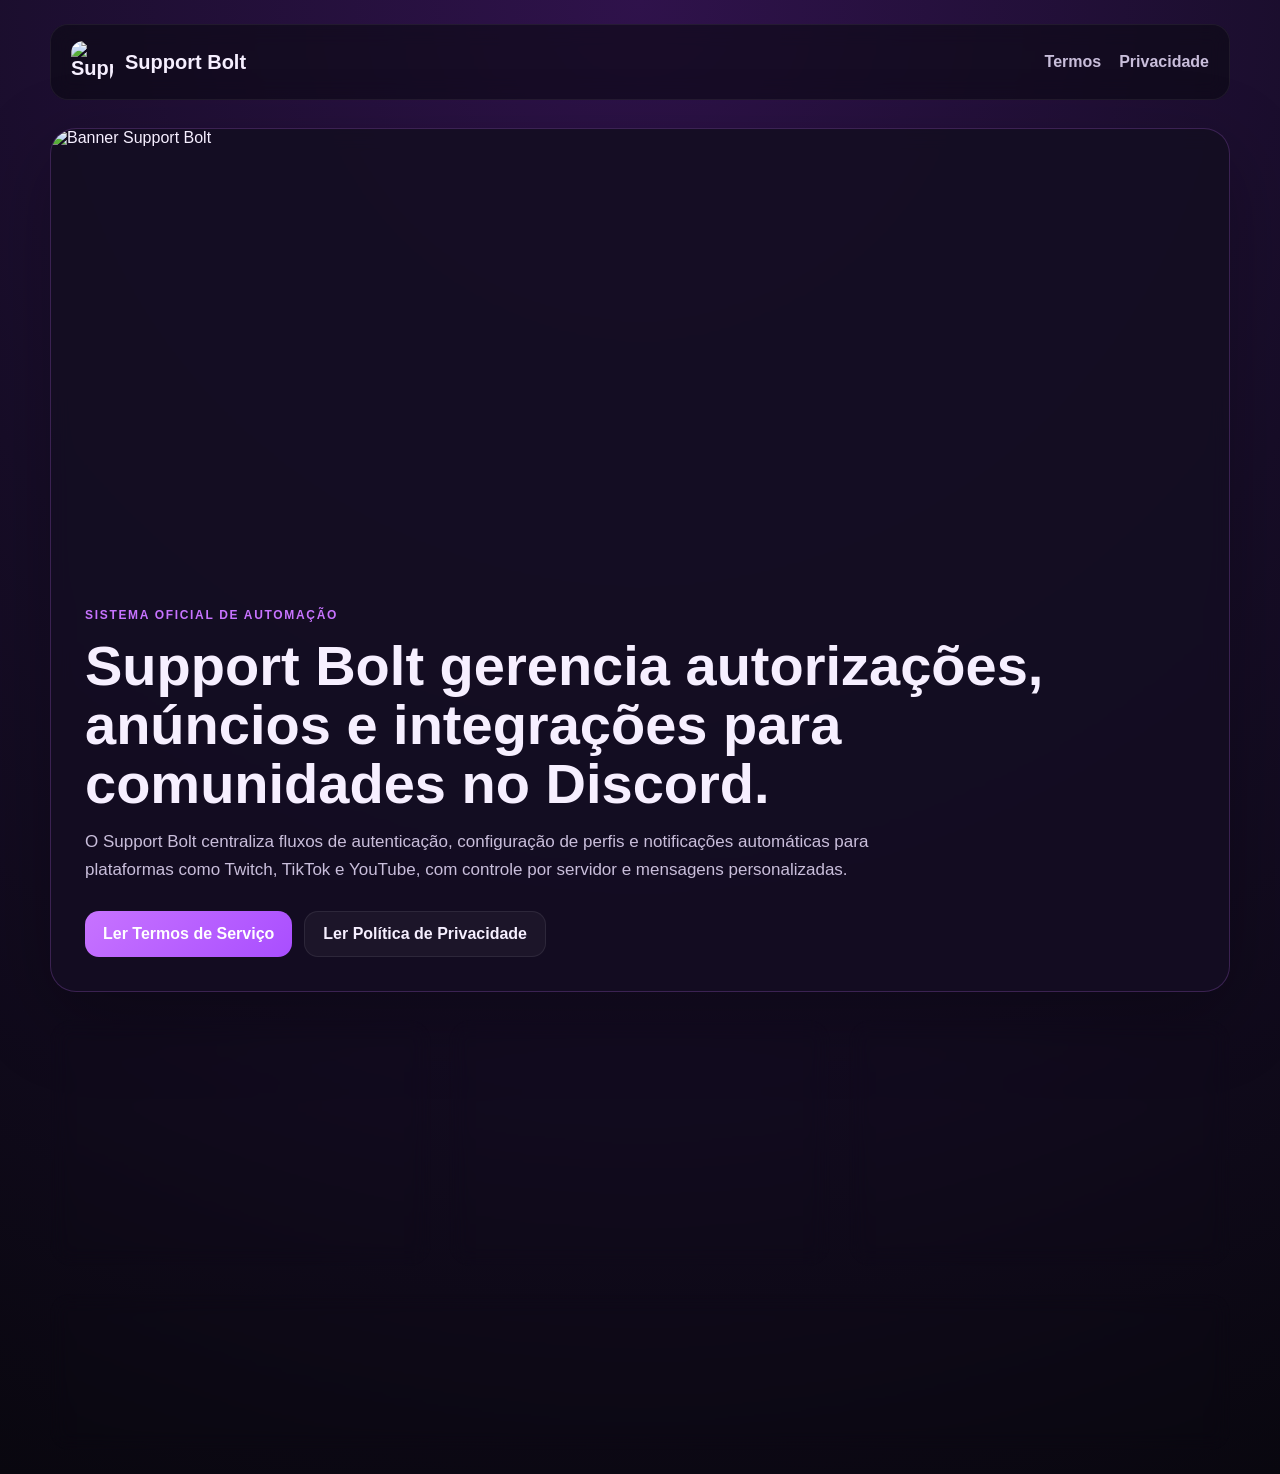
==== index.html @ 98e9f3e7 "Add files via upload" ====
<!DOCTYPE html>
<html lang="pt-BR">
<head>
  <meta charset="UTF-8" />
  <meta name="viewport" content="width=device-width, initial-scale=1.0" />
  <title>Support Bolt</title>
  <meta name="description" content="Support Bolt gerencia automações, autorizações e notificações para comunidades Discord com integrações oficiais de plataformas de criadores." />
  <link rel="icon" type="image/png" href="./src/img/icon.png" />
  <link rel="stylesheet" href="./src/css/styles.css" />
</head>
<body>
  <div class="page-shell">
    <header class="navbar">
      <a class="brand" href="./index.html">
        <img class="brand-mark" src="https://i.imgur.com/xIlUyxV.png" alt="Support Bolt" />
        <span>Support Bolt</span>
      </a>
      <nav class="nav-links">
        <a href="./terms.html">Termos</a>
        <a href="./privacy.html">Privacidade</a>
      </nav>
    </header>

    <main>
      <section class="hero-card">
        <img class="hero-banner" src="https://i.imgur.com/T3kDSje.png" alt="Banner Support Bolt" />
        <div class="hero-content">
          <p class="eyebrow">Sistema oficial de automação</p>
          <h1>Support Bolt gerencia autorizações, anúncios e integrações para comunidades no Discord.</h1>
          <p class="hero-text">
            O Support Bolt centraliza fluxos de autenticação, configuração de perfis e notificações automáticas para plataformas como Twitch, TikTok e YouTube, com controle por servidor e mensagens personalizadas.
          </p>
          <div class="hero-actions">
            <a class="btn btn-primary" href="./terms.html">Ler Termos de Serviço</a>
            <a class="btn btn-secondary" href="./privacy.html">Ler Política de Privacidade</a>
          </div>
        </div>
      </section>

      <section class="info-grid">
        <article class="info-card">
          <h2>Sobre a plataforma</h2>
          <p>
            O Support Bolt é um sistema de automação para comunidades que conecta contas autorizadas de criadores a fluxos internos de monitoramento, anúncios e gerenciamento em Discord.
          </p>
        </article>
        <article class="info-card">
          <h2>Uso principal</h2>
          <p>
            A plataforma é utilizada para autenticar perfis oficiais, consultar dados autorizados por APIs de terceiros, gerar anúncios de publicações e manter configurações por servidor de forma segura.
          </p>
        </article>
        <article class="info-card">
          <h2>Responsabilidade</h2>
          <p>
            O acesso a contas conectadas é utilizado exclusivamente para suportar recursos solicitados pelo administrador do servidor, respeitando o escopo autorizado por cada plataforma integrada.
          </p>
        </article>
      </section>
    </main>

    <footer class="footer">
      <div>
        <strong>Support Bolt</strong>
        <p>Gerenciamento profissional de integrações e notificações para Discord.</p>
      </div>
      <div class="footer-links">
        <a href="./terms.html">Termos de Serviço</a>
        <a href="./privacy.html">Política de Privacidade</a>
      </div>
      <p class="copyright">Todos os direitos reservados bolttexturas 2026.</p>
    </footer>
  </div>
</body>
</html>
---- src/css/styles.css ----
:root {
  --bg-top: #2f124b;
  --bg-mid: #170d28;
  --bg-bottom: #09070f;
  --panel: rgba(20, 14, 34, 0.92);
  --panel-border: rgba(199, 115, 255, 0.22);
  --text: #f6efff;
  --muted: #c9bedb;
  --soft: #aa9cbc;
  --accent: #c773ff;
  --accent-strong: #a94eff;
}

* {
  box-sizing: border-box;
}

html, body {
  margin: 0;
  min-height: 100%;
  font-family: Inter, Arial, sans-serif;
  color: var(--text);
  background: radial-gradient(circle at top, var(--bg-top) 0%, var(--bg-mid) 48%, var(--bg-bottom) 100%);
}

body {
  padding: 24px;
}

a {
  color: inherit;
  text-decoration: none;
}

.page-shell {
  max-width: 1180px;
  margin: 0 auto;
}

.navbar {
  display: flex;
  justify-content: space-between;
  align-items: center;
  gap: 16px;
  margin-bottom: 28px;
  padding: 16px 20px;
  background: rgba(12, 10, 20, 0.62);
  border: 1px solid rgba(255, 255, 255, 0.06);
  border-radius: 18px;
  backdrop-filter: blur(10px);
}

.brand {
  display: inline-flex;
  align-items: center;
  gap: 12px;
  font-size: 20px;
  font-weight: 700;
}

.brand-mark {
  width: 42px;
  height: 42px;
  border-radius: 12px;
}

.nav-links {
  display: inline-flex;
  gap: 18px;
  flex-wrap: wrap;
}

.nav-links a {
  color: var(--muted);
  font-weight: 600;
}

.nav-links a:hover {
  color: var(--text);
}

.hero-card,
.legal-card,
.info-card,
.footer {
  background: var(--panel);
  border: 1px solid var(--panel-border);
  box-shadow: 0 24px 80px rgba(0, 0, 0, 0.28);
  backdrop-filter: blur(10px);
}

.hero-card {
  overflow: hidden;
  border-radius: 26px;
  margin-bottom: 28px;
}

.hero-banner {
  display: block;
  width: 100%;
  aspect-ratio: 16 / 6;
  object-fit: cover;
}

.hero-content {
  padding: 34px;
}

.eyebrow {
  margin: 0 0 12px;
  text-transform: uppercase;
  letter-spacing: 0.14em;
  color: var(--accent);
  font-size: 12px;
  font-weight: 700;
}

h1, h2 {
  margin: 0 0 14px;
}

h1 {
  font-size: clamp(32px, 6vw, 56px);
  line-height: 1.05;
}

h2 {
  font-size: 22px;
}

p {
  margin: 0 0 16px;
  color: var(--muted);
  line-height: 1.7;
}

.hero-text {
  max-width: 800px;
  font-size: 17px;
}

.hero-actions {
  display: flex;
  flex-wrap: wrap;
  gap: 12px;
  margin-top: 26px;
}

.btn {
  display: inline-flex;
  align-items: center;
  justify-content: center;
  min-height: 46px;
  padding: 0 18px;
  border-radius: 14px;
  font-weight: 700;
}

.btn-primary {
  background: linear-gradient(135deg, var(--accent), var(--accent-strong));
  color: white;
}

.btn-secondary {
  background: rgba(255, 255, 255, 0.04);
  color: var(--text);
  border: 1px solid rgba(255, 255, 255, 0.08);
}

.info-grid {
  display: grid;
  grid-template-columns: repeat(3, minmax(0, 1fr));
  gap: 18px;
}

.info-card {
  border-radius: 22px;
  padding: 26px;
}

.legal-wrap {
  margin-bottom: 28px;
}

.legal-card {
  border-radius: 24px;
  padding: 34px;
}

.footer {
  margin-top: 28px;
  border-radius: 20px;
  padding: 22px 24px;
}

.footer-links {
  display: flex;
  flex-wrap: wrap;
  gap: 14px;
  margin: 14px 0 4px;
}

.footer-links a {
  color: var(--muted);
}

.copyright {
  margin: 10px 0 0;
  color: var(--soft);
  font-size: 12px;
}

@media (max-width: 900px) {
  .info-grid {
    grid-template-columns: 1fr;
  }
}

@media (max-width: 680px) {
  body {
    padding: 14px;
  }

  .navbar,
  .hero-content,
  .legal-card,
  .info-card,
  .footer {
    padding-left: 18px;
    padding-right: 18px;
  }

  .navbar {
    flex-direction: column;
    align-items: flex-start;
  }

  .hero-banner {
    aspect-ratio: 16 / 8;
  }
}
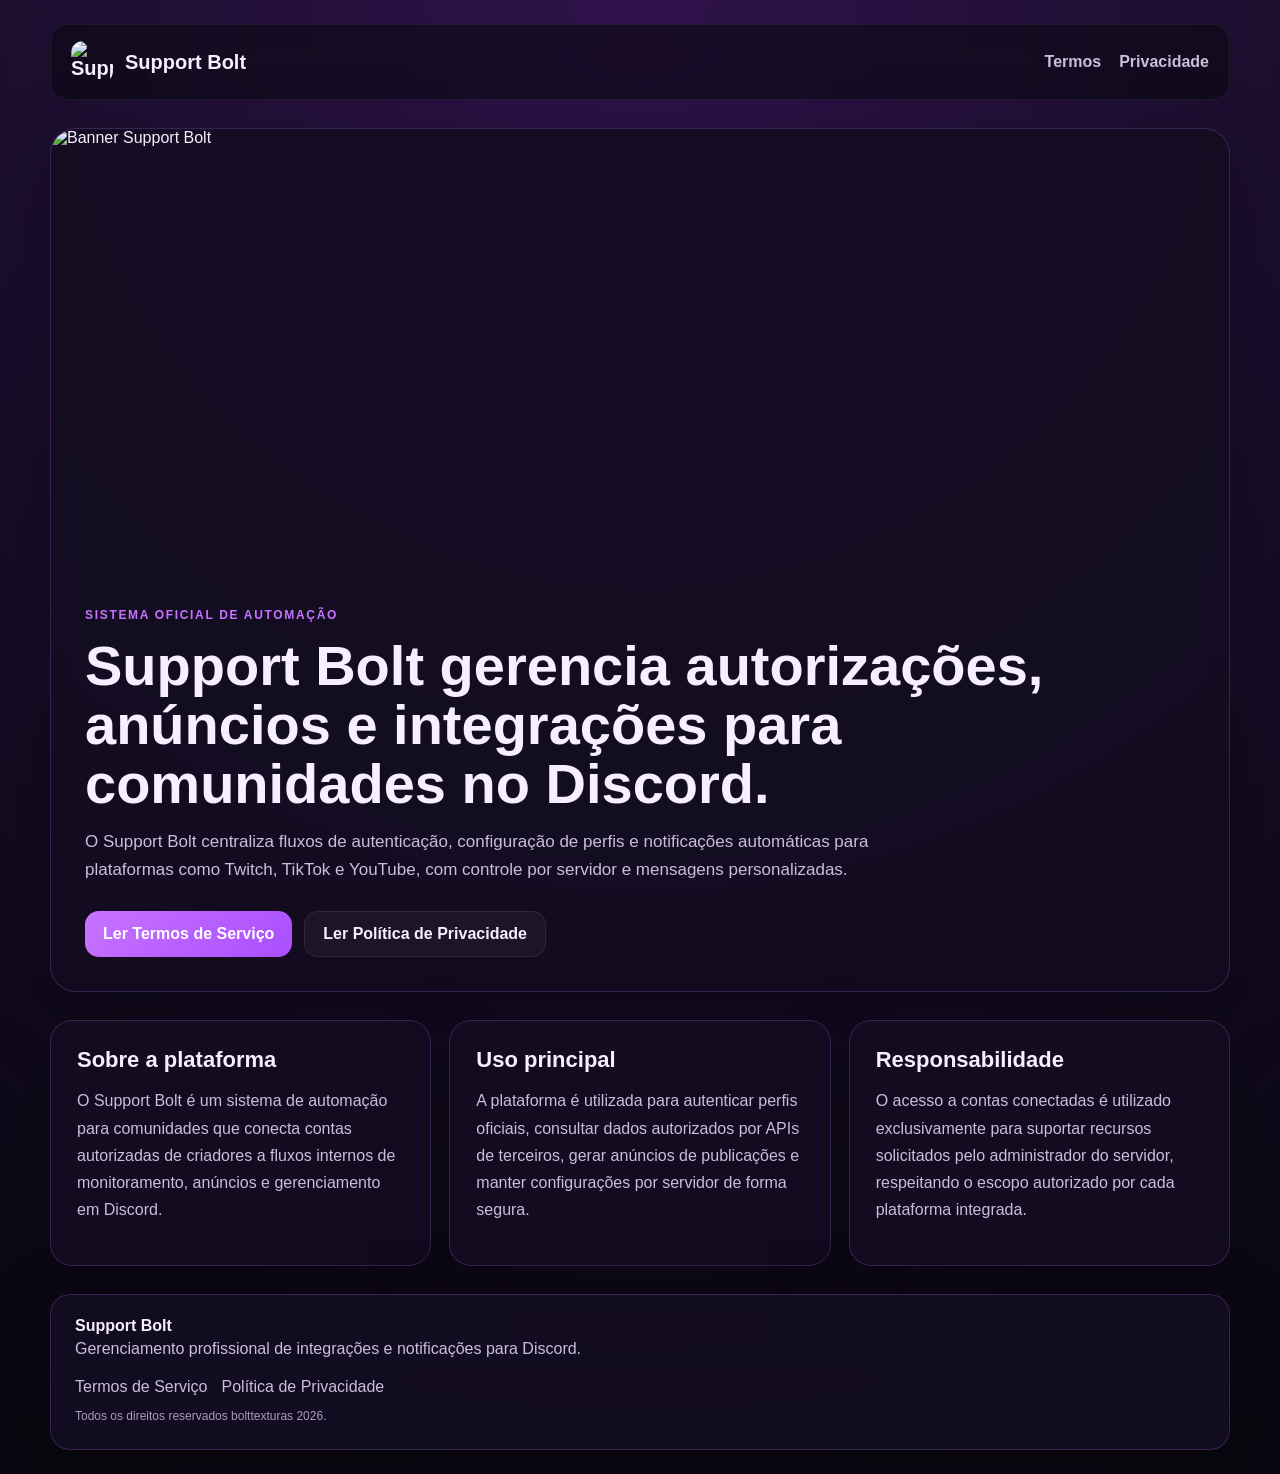
==== commit 7592dc80: "Add files via upload" ====
--- a/index.html
+++ b/index.html
@@ -1,23 +1,26 @@
 <!DOCTYPE html>
 <html lang="pt-BR">
+
 <head>
   <meta charset="UTF-8" />
   <meta name="viewport" content="width=device-width, initial-scale=1.0" />
   <title>Support Bolt</title>
-  <meta name="description" content="Support Bolt gerencia automações, autorizações e notificações para comunidades Discord com integrações oficiais de plataformas de criadores." />
+  <meta name="description"
+    content="Support Bolt gerencia automações, autorizações e notificações para comunidades Discord com integrações oficiais de plataformas de criadores." />
   <link rel="icon" type="image/png" href="./src/img/icon.png" />
   <link rel="stylesheet" href="./src/css/styles.css" />
 </head>
+
 <body>
   <div class="page-shell">
     <header class="navbar">
-      <a class="brand" href="./index.html">
+      <a class="brand" href="./index">
         <img class="brand-mark" src="https://i.imgur.com/xIlUyxV.png" alt="Support Bolt" />
         <span>Support Bolt</span>
       </a>
       <nav class="nav-links">
-        <a href="./terms.html">Termos</a>
-        <a href="./privacy.html">Privacidade</a>
+        <a href="./terms">Termos</a>
+        <a href="./privacy">Privacidade</a>
       </nav>
     </header>
 
@@ -28,11 +31,12 @@
           <p class="eyebrow">Sistema oficial de automação</p>
           <h1>Support Bolt gerencia autorizações, anúncios e integrações para comunidades no Discord.</h1>
           <p class="hero-text">
-            O Support Bolt centraliza fluxos de autenticação, configuração de perfis e notificações automáticas para plataformas como Twitch, TikTok e YouTube, com controle por servidor e mensagens personalizadas.
+            O Support Bolt centraliza fluxos de autenticação, configuração de perfis e notificações automáticas para
+            plataformas como Twitch, TikTok e YouTube, com controle por servidor e mensagens personalizadas.
           </p>
           <div class="hero-actions">
-            <a class="btn btn-primary" href="./terms.html">Ler Termos de Serviço</a>
-            <a class="btn btn-secondary" href="./privacy.html">Ler Política de Privacidade</a>
+            <a class="btn btn-primary" href="./terms">Ler Termos de Serviço</a>
+            <a class="btn btn-secondary" href="./privacy">Ler Política de Privacidade</a>
           </div>
         </div>
       </section>
@@ -41,19 +45,22 @@
         <article class="info-card">
           <h2>Sobre a plataforma</h2>
           <p>
-            O Support Bolt é um sistema de automação para comunidades que conecta contas autorizadas de criadores a fluxos internos de monitoramento, anúncios e gerenciamento em Discord.
+            O Support Bolt é um sistema de automação para comunidades que conecta contas autorizadas de criadores a
+            fluxos internos de monitoramento, anúncios e gerenciamento em Discord.
           </p>
         </article>
         <article class="info-card">
           <h2>Uso principal</h2>
           <p>
-            A plataforma é utilizada para autenticar perfis oficiais, consultar dados autorizados por APIs de terceiros, gerar anúncios de publicações e manter configurações por servidor de forma segura.
+            A plataforma é utilizada para autenticar perfis oficiais, consultar dados autorizados por APIs de terceiros,
+            gerar anúncios de publicações e manter configurações por servidor de forma segura.
           </p>
         </article>
         <article class="info-card">
           <h2>Responsabilidade</h2>
           <p>
-            O acesso a contas conectadas é utilizado exclusivamente para suportar recursos solicitados pelo administrador do servidor, respeitando o escopo autorizado por cada plataforma integrada.
+            O acesso a contas conectadas é utilizado exclusivamente para suportar recursos solicitados pelo
+            administrador do servidor, respeitando o escopo autorizado por cada plataforma integrada.
           </p>
         </article>
       </section>
@@ -65,11 +72,12 @@
         <p>Gerenciamento profissional de integrações e notificações para Discord.</p>
       </div>
       <div class="footer-links">
-        <a href="./terms.html">Termos de Serviço</a>
-        <a href="./privacy.html">Política de Privacidade</a>
+        <a href="./terms">Termos de Serviço</a>
+        <a href="./privacy">Política de Privacidade</a>
       </div>
       <p class="copyright">Todos os direitos reservados bolttexturas 2026.</p>
     </footer>
   </div>
 </body>
-</html>
+
+</html>
